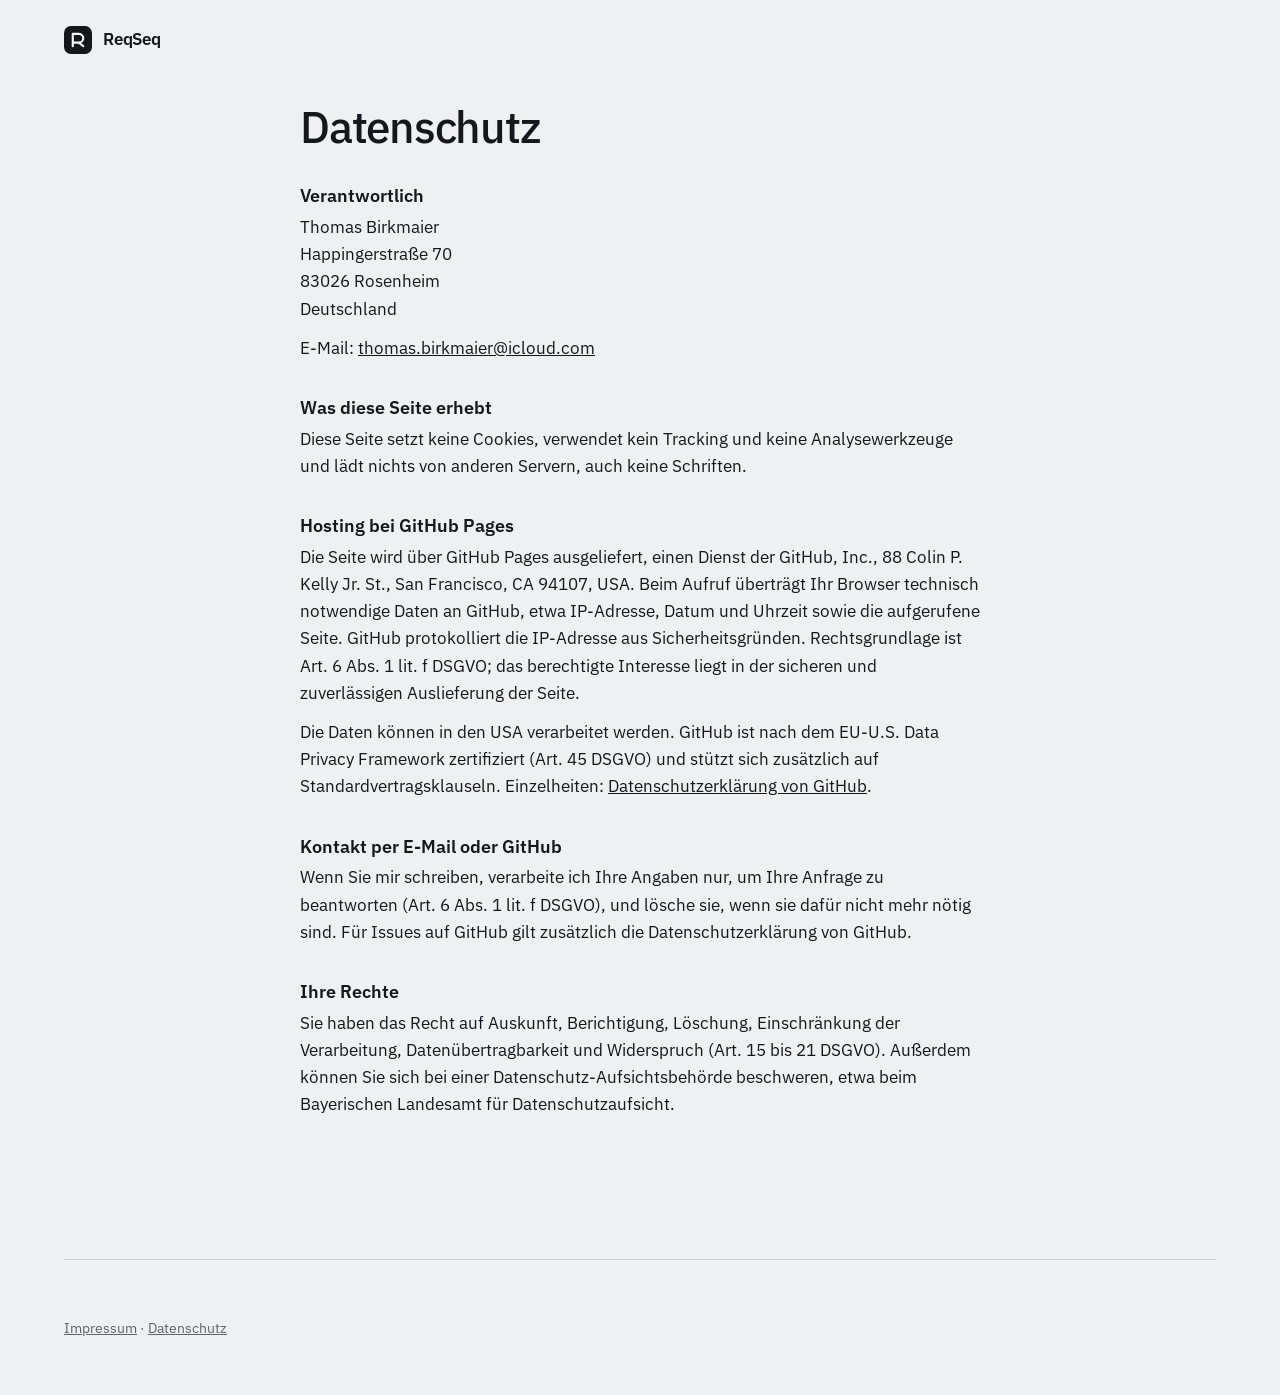
==== datenschutz.html @ ddc860b0 "feat: Impressum and Datenschutz pages, linked from the footer Co-Authored-By: Claude Opus 5.5 <norep" ====
<!doctype html>
<html lang="de">
<head>
<meta charset="utf-8">
<meta name="viewport" content="width=device-width, initial-scale=1">
<meta name="color-scheme" content="light dark">
<meta name="robots" content="noindex">
<title>Datenschutz · ReqSeq</title>
<link rel="icon" href="favicon.svg" type="image/svg+xml">
<link rel="stylesheet" href="assets/site.css">
</head>
<body>
<header class="wrap top">
  <a class="brand" href="./" aria-label="ReqSeq, zur Startseite">
    <svg width="28" height="28" viewBox="0 0 32 32" aria-hidden="true"><rect class="logo-bg" width="32" height="32" rx="8"/><path class="logo-fg" d="M10 9h7a5 5 0 0 1 0 10h-7zM10 19v4M17 19l5 4" stroke-width="2.4" fill="none" stroke-linecap="round" stroke-linejoin="round"/></svg>
    ReqSeq
  </a>
</header>
<main id="main" class="wrap legal">
<h1>Datenschutz</h1>
<h2>Verantwortlich</h2>
<p>Thomas Birkmaier<br>Happingerstraße 70<br>83026 Rosenheim<br>Deutschland</p>
<p>E-Mail: <a href="mailto:thomas.birkmaier@icloud.com">thomas.birkmaier@icloud.com</a></p>
<h2>Was diese Seite erhebt</h2>
<p>Diese Seite setzt keine Cookies, verwendet kein Tracking und keine Analysewerkzeuge und lädt nichts von anderen Servern, auch keine Schriften.</p>
<h2>Hosting bei GitHub Pages</h2>
<p>Die Seite wird über GitHub Pages ausgeliefert, einen Dienst der GitHub, Inc., 88 Colin P. Kelly Jr. St., San Francisco, CA 94107, USA. Beim Aufruf überträgt Ihr Browser technisch notwendige Daten an GitHub, etwa IP-Adresse, Datum und Uhrzeit sowie die aufgerufene Seite. GitHub protokolliert die IP-Adresse aus Sicherheitsgründen. Rechtsgrundlage ist Art. 6 Abs. 1 lit. f DSGVO; das berechtigte Interesse liegt in der sicheren und zuverlässigen Auslieferung der Seite.</p>
<p>Die Daten können in den USA verarbeitet werden. GitHub ist nach dem EU-U.S. Data Privacy Framework zertifiziert (Art. 45 DSGVO) und stützt sich zusätzlich auf Standardvertragsklauseln. Einzelheiten: <a href="https://docs.github.com/de/site-policy/privacy-policies/github-general-privacy-statement">Datenschutzerklärung von GitHub</a>.</p>
<h2>Kontakt per E-Mail oder GitHub</h2>
<p>Wenn Sie mir schreiben, verarbeite ich Ihre Angaben nur, um Ihre Anfrage zu beantworten (Art. 6 Abs. 1 lit. f DSGVO), und lösche sie, wenn sie dafür nicht mehr nötig sind. Für Issues auf GitHub gilt zusätzlich die Datenschutzerklärung von GitHub.</p>
<h2>Ihre Rechte</h2>
<p>Sie haben das Recht auf Auskunft, Berichtigung, Löschung, Einschränkung der Verarbeitung, Datenübertragbarkeit und Widerspruch (Art. 15 bis 21 DSGVO). Außerdem können Sie sich bei einer Datenschutz-Aufsichtsbehörde beschweren, etwa beim Bayerischen Landesamt für Datenschutzaufsicht.</p>
</main>
<footer class="wrap">
<div class="foot-in">
  <p class="note legal-links"><a href="impressum.html">Impressum</a> · <a href="datenschutz.html">Datenschutz</a></p>
</div>
</footer>
</body>
</html>
---- assets/site.css ----
/* IBM Plex Sans and IBM Plex Mono, SIL Open Font License 1.1, served with the page, so it loads nothing from other servers (licence: assets/fonts/OFL-IBM-Plex-*.txt). */
@font-face{font-family:"IBM Plex Sans";font-style:normal;font-weight:400;font-display:swap;src:url("fonts/ibm-plex-sans-400.woff2") format("woff2")}
@font-face{font-family:"IBM Plex Sans";font-style:italic;font-weight:400;font-display:swap;src:url("fonts/ibm-plex-sans-400-italic.woff2") format("woff2")}
@font-face{font-family:"IBM Plex Sans";font-style:normal;font-weight:500;font-display:swap;src:url("fonts/ibm-plex-sans-500.woff2") format("woff2")}
@font-face{font-family:"IBM Plex Sans";font-style:normal;font-weight:600;font-display:swap;src:url("fonts/ibm-plex-sans-600.woff2") format("woff2")}
@font-face{font-family:"IBM Plex Mono";font-style:normal;font-weight:400;font-display:swap;src:url("fonts/ibm-plex-mono-400.woff2") format("woff2")}

/* Tokens: the colours, radii and marks of the web UI (packages/web/src/css/base.css), so the page and the screenshots are one material. */
:root{
  --page:#eef0f1; --pane:#fff; --sunk:#f6f7f8;
  --ink:#14181d; --dim:#4f5962; --faint:#5b636b;
  --line:#e0e3e6; --line-strong:#cdd2d7; --stroke:#b9c0c6;
  --accent:#0b6b61; --accent-ink:#08544c; --accent-soft:#d9ebe7; --underline:#9cc7bf;
  --warn:#8f540c; --warn-line:#d49a4e; --warn-soft:#fcf3e5;
  --on-accent:#fff; --logo-bg:#14181d; --logo-fg:#fff;
  --shadow-card:0 1px 2px rgba(20,24,29,.04),0 10px 24px -18px rgba(20,24,29,.18);
  --shadow-frame:0 1px 2px rgba(20,24,29,.05),0 12px 28px -14px rgba(20,24,29,.16),0 48px 96px -48px rgba(20,24,29,.30);
  --sans:"IBM Plex Sans",system-ui,-apple-system,"Segoe UI",sans-serif;
  --mono:"IBM Plex Mono",ui-monospace,SFMono-Regular,Menlo,Consolas,monospace;
  --ease:cubic-bezier(.22,1,.36,1);
  --gutter:clamp(20px,5vw,64px);
  --gap:clamp(88px,11vw,160px);
  color-scheme:light;
}
@media (prefers-color-scheme:dark){
  :root{
    --page:#1a1d21; --pane:#212429; --sunk:#272b30;
    --ink:#cdd1d5; --dim:#a3aab1; --faint:#979ea5;
    --line:#31363c; --line-strong:#3d434a; --stroke:#555c64;
    --accent:#6bb8aa; --accent-ink:#8ccabf; --accent-soft:#263f3a; --underline:#3f6c64;
    --warn:#d6a462; --warn-line:#b48a52; --warn-soft:#2d2720;
    --on-accent:#15181b; --logo-bg:#cdd1d5; --logo-fg:#1a1d21;
    --shadow-card:0 1px 2px rgba(0,0,0,.2);
    --shadow-frame:0 1px 2px rgba(0,0,0,.3),0 12px 28px -14px rgba(0,0,0,.5),0 48px 96px -48px rgba(0,0,0,.7);
    color-scheme:dark;
  }
}

*,*::before,*::after{box-sizing:border-box}
html{-webkit-text-size-adjust:100%}
body{margin:0;background:var(--page);color:var(--ink);font:400 17px/1.6 var(--sans);-webkit-font-smoothing:antialiased;text-rendering:optimizeLegibility}
h1,h2,h3,p,ol,ul,dl,dd,figure,pre{margin:0}
ol,ul{padding:0;list-style:none}
img{display:block;max-width:100%;height:auto}
a{color:inherit}
::selection{background:var(--accent-soft)}
:focus-visible{outline:2px solid var(--accent);outline-offset:3px;border-radius:4px}
.wrap{max-width:calc(1200px + 2*var(--gutter));margin-inline:auto;padding-inline:var(--gutter)}
.skip{position:absolute;left:16px;top:-56px;background:var(--ink);color:var(--page);padding:10px 16px;border-radius:7px;z-index:10;text-decoration:none}
.skip:focus{top:16px}

/* Type */
h1{font-weight:500;font-size:clamp(2.5rem,5.2vw,4.25rem);line-height:1.05;letter-spacing:-.028em;text-wrap:balance}
h2{font-weight:500;font-size:clamp(1.875rem,3.4vw,2.75rem);line-height:1.1;letter-spacing:-.022em;text-wrap:balance}
h3{font-weight:600;font-size:1.1875rem;line-height:1.35;letter-spacing:-.005em}
p{text-wrap:pretty}
.lead{font-size:clamp(1.125rem,1.6vw,1.3125rem);line-height:1.5;color:var(--dim)}
.small{font-size:.9375rem;line-height:1.55;color:var(--dim)}
.note{font-size:.875rem;line-height:1.5;color:var(--faint)}
code,.mono{font-family:var(--mono);font-size:.875em}
p code,li code,dd code{background:var(--sunk);border:1px solid var(--line);border-radius:4px;padding:.05em .35em;white-space:nowrap;color:var(--ink)}
.textlink{color:var(--accent-ink);text-decoration:underline;text-decoration-color:var(--underline);text-decoration-thickness:1.5px;text-underline-offset:3px}
.textlink:hover{text-decoration-color:currentColor}

/* Header */
.top{display:flex;align-items:center;justify-content:space-between;gap:24px;padding-block:26px}
.brand{display:flex;align-items:center;gap:11px;font-weight:600;font-size:1.0625rem;letter-spacing:-.01em;text-decoration:none}
.brand svg{flex:none}
.logo-bg{fill:var(--logo-bg)} .logo-fg{stroke:var(--logo-fg)}
.nav{display:flex;align-items:center;gap:clamp(14px,2.4vw,30px);font-size:.9375rem}
.nav a{color:var(--dim);text-decoration:none}
.nav a:hover{color:var(--ink)}

/* Buttons: the button of the web UI, one size up. */
.btn{display:inline-flex;align-items:center;justify-content:center;min-height:46px;padding:0 20px;border-radius:7px;border:1px solid var(--line-strong);background:var(--pane);color:var(--ink);font:500 1rem/1 var(--sans);text-decoration:none;white-space:nowrap;cursor:pointer}
.btn:hover{background:var(--sunk)}
.btn.primary{background:var(--accent);border-color:var(--accent);color:var(--on-accent)}
.btn.primary:hover{background:var(--accent-ink);border-color:var(--accent-ink)}

/* Hero */
.hero{padding-top:clamp(28px,3.6vw,48px)}
.hero h1{max-width:17em}
.hero .lead{max-width:38em;margin-top:clamp(22px,2.6vw,32px)}
.actions{display:flex;flex-wrap:wrap;align-items:center;gap:12px;margin-top:clamp(26px,3vw,38px)}
.actions .note{margin-left:14px}

/* The stage: four actors, one card each, in the card style of the web UI. The chain forms once, step by step. */
.stage{margin-top:clamp(40px,4.4vw,60px)}
.chain-grid{display:grid;grid-template-columns:minmax(0,1fr) 76px minmax(0,1.36fr) 76px minmax(0,1.22fr) 76px minmax(0,.98fr);grid-template-rows:auto auto;row-gap:16px}
.lane{border-top:1.5px solid var(--ink);padding-top:11px;font-size:.9375rem;line-height:1.45;color:var(--dim)}
.lane b{display:block;font-weight:600;font-size:1rem;color:var(--ink)}
.lane-1{grid-area:1/1} .lane-2{grid-area:1/3} .lane-3{grid-area:1/5} .lane-4{grid-area:1/7}
.n-need{grid-area:2/1} .l-1{grid-area:2/2} .n-sr{grid-area:2/3} .l-2{grid-area:2/4} .n-tests{grid-area:2/5} .l-3{grid-area:2/6} .n-ev{grid-area:2/7}
.node{position:relative;background:var(--pane);border:1px solid var(--line);border-radius:12px;box-shadow:var(--shadow-card);padding:15px 17px 15px;display:flex;flex-direction:column;min-width:0}
.node>*{position:relative}
.node-kind{display:flex;justify-content:space-between;align-items:baseline;gap:10px;font-size:.8125rem;font-weight:500;color:var(--faint)}
.node-kind .mono{font-size:.75rem;font-weight:400;white-space:nowrap}
.node-title{font-weight:500;font-size:1.125rem;line-height:1.3;margin-top:6px;letter-spacing:-.005em}
.node-text{font-size:.9375rem;line-height:1.5;color:var(--dim);margin-top:6px}
.node q{display:block;font-style:italic;font-size:1.125rem;line-height:1.42;margin-top:8px;quotes:"\201C" "\201D"}
.node-foot{margin-top:auto;padding-top:14px;font-size:.78125rem;color:var(--faint);display:flex;gap:7px;align-items:baseline;flex-wrap:wrap}
.node-foot .mono{font-size:.75rem;color:var(--dim)}
ins{background:var(--accent-soft);box-shadow:0 0 0 .14em var(--accent-soft);color:var(--accent-ink);text-decoration:none;border-radius:2px;-webkit-box-decoration-break:clone;box-decoration-break:clone}

/* Texts that change: the earlier one, the changed one with its new words marked, and the settled one, stacked and crossfaded. */
.sw{display:grid}
.sw>*{grid-area:1/1;opacity:0;transition:opacity 420ms var(--ease)}
.stage[data-need="1"] .sw-need>.v1,.stage[data-need="2"] .sw-need>.v2,.stage[data-need="3"] .sw-need>.v3,
.stage[data-sr="1"] .sw-sr>.v1,.stage[data-sr="2"] .sw-sr>.v2,.stage[data-sr="3"] .sw-sr>.v3,
.stage[data-build="1"] .sw-build>.v1,.stage[data-build="2"] .sw-build>.v2,
.stage[data-ver="open"] .sw-ver>.open,.stage[data-ver="ok"] .sw-ver>.ok,.stage[data-ver="old"] .sw-ver>.old,
.stage[data-count="0"] .sw-count>.c0,.stage[data-count="1"] .sw-count>.c1,.stage[data-count="2"] .sw-count>.c2,
.stage[data-rel="ok"] .sw-rel>.ok,.stage[data-rel="old"] .sw-rel>.old{opacity:1}

/* Acceptance criteria, with the mark of the web UI: open, verified, outdated. */
.crit{margin-top:11px;border-top:1px solid var(--line);font-size:.875rem;line-height:1.45}
.crit{padding-top:3px}
.crit li{display:grid;grid-template-columns:14px minmax(0,1fr) auto;column-gap:7px;align-items:baseline;padding:5px 8px;margin:2px -8px 0;border-radius:6px}
.dot{position:relative;width:7px;height:7px;align-self:start;margin-top:.5em}
.dot i{position:absolute;inset:0;border-radius:50%;opacity:0;transition:opacity 380ms var(--ease)}
.dot .open{box-shadow:inset 0 0 0 1.5px var(--faint)}
.dot .ok{background:var(--accent)}
.dot .old{background:var(--warn)}
.stage[data-c1="open"] .c1 .dot .open,.stage[data-c1="ok"] .c1 .dot .ok,.stage[data-c1="old"] .c1 .dot .old,
.stage[data-c2="open"] .c2 .dot .open,.stage[data-c2="ok"] .c2 .dot .ok,.stage[data-c2="old"] .c2 .dot .old{opacity:1}
.key{position:relative;z-index:0;font-family:var(--mono);font-size:.75rem;color:var(--accent-ink)}
.key::before{content:"";position:absolute;inset:-2px -4px;background:var(--accent-soft);border-radius:4px;opacity:0;transition:opacity 300ms var(--ease);z-index:-1}
.stage[data-keys="1"] .key::before{opacity:1}

/* Tests */
.tests{margin-top:4px;font-size:.875rem;line-height:1.45}
.tests li{display:grid;grid-template-columns:minmax(0,1fr) auto;column-gap:8px;padding:9px 8px 10px;margin:0 -8px;border-top:1px solid var(--line)}
.tests li:first-child{border-top:0}
.tests .ref{grid-column:1/-1;font-family:var(--mono);font-size:.75rem;color:var(--dim)}
.tests .passed{color:var(--accent-ink);font-size:.8125rem;opacity:0;transition:opacity 380ms var(--ease)}
.stage[data-t1="1"] .t1 .passed,.stage[data-t2="1"] .t2 .passed{opacity:1}

/* Verification status */
.stat{font-weight:500;font-size:1.125rem;line-height:1.3;margin-top:6px}
.stat>*{display:flex;align-items:center;gap:8px}
.stat>*::before{content:"";width:7px;height:7px;border-radius:50%;background:currentColor;flex:none}
.stat .open{color:var(--faint)} .stat .open::before{background:none;box-shadow:inset 0 0 0 1.5px currentColor}
.stat .ok{color:var(--accent-ink)}
.stat .old{color:var(--warn)}
.sw-count{display:inline-grid;font-variant-numeric:tabular-nums}
.recs{margin-top:auto;padding-top:16px;font-size:.78125rem;color:var(--faint)}
.recs-h,.rec{display:flex;justify-content:space-between;gap:8px}
.rec{border-top:1px solid var(--line);margin-top:6px;padding-top:6px}
.rec .mono{font-size:.75rem;color:var(--dim)}
.stage[data-ver="old"] .r1 .v{color:var(--warn)}
.node::after{content:"";position:absolute;inset:-4px;border-radius:15px;border:1.5px solid var(--accent);opacity:0;pointer-events:none}
.node.ping::after{animation:ping 1100ms var(--ease)}
.node.ping.amber::after{border-color:var(--warn-line)}
@keyframes ping{0%{opacity:0;transform:scale(.985)}25%{opacity:.7;transform:none}100%{opacity:0;transform:none}}
.n-ev::before{content:"";position:absolute;inset:-1px;border-radius:12px;background:var(--warn-soft);border:1px dashed var(--warn-line);opacity:0;transition:opacity 420ms var(--ease)}
.stage[data-ver="old"] .n-ev::before{opacity:1}

/* Links between the cards */
.link{position:relative;min-height:56px}
.link i,.link u{position:absolute;left:8px;right:8px;top:43px;height:0;border-top:1.5px solid var(--stroke);transform-origin:left center;transition:opacity 420ms var(--ease),transform 560ms var(--ease);text-decoration:none}
.link u{border-top:1.5px dashed var(--warn-line);opacity:0}
.link .cap{position:absolute;left:-2px;right:-2px;top:19px;justify-items:center;text-align:center;font-size:.75rem;font-style:italic;color:var(--faint);white-space:nowrap}
.link .cap .old{color:var(--warn)}
.link b{position:absolute;left:6px;top:40px;width:7px;height:7px;border-radius:50%;background:var(--accent);opacity:0;--dx:58px;--dy:0px}
.link.go b{animation:pulse 640ms var(--ease)}
@keyframes pulse{0%{opacity:0;transform:translate(0,0)}18%{opacity:1}80%{opacity:1}100%{opacity:0;transform:translate(var(--dx),var(--dy))}}
.stage[data-rel="old"] .l-1 u,.stage[data-ver="old"] .l-3 u{opacity:1}
.stage[data-rel="old"] .l-1 i,.stage[data-ver="old"] .l-3 i{opacity:0}

/* What appears step by step. Without JavaScript and with reduced motion, everything is there. */
.js .stage .rv{opacity:0;transform:translateY(8px);transition:opacity 520ms var(--ease),transform 520ms var(--ease)}
.js .stage .rv.on{opacity:1;transform:none}
.js .stage .rv.d1{transition-delay:160ms} .js .stage .rv.d2{transition-delay:320ms}
.js .stage .link:not(.on) i{transform:scaleX(0)}
.js .stage .link:not(.on) .cap{opacity:0}
.link .cap{transition:opacity 420ms var(--ease)}

/* One caption below the stage, and its seven steps. */
.stage-head{margin-bottom:22px;display:flex;align-items:flex-start;justify-content:space-between;gap:6px 32px;flex-wrap:wrap}
.say{display:grid;flex:1 1 24em;font-size:1.3125rem;line-height:1.4;letter-spacing:-.005em;min-height:1.4em}
.say>span{grid-area:1/1;opacity:0;transition:opacity 380ms var(--ease);max-width:40em}
.stage[data-ch="1"] .say>[data-c="1"],.stage[data-ch="2"] .say>[data-c="2"],.stage[data-ch="3"] .say>[data-c="3"],.stage[data-ch="4"] .say>[data-c="4"],.stage[data-ch="5"] .say>[data-c="5"],.stage[data-ch="6"] .say>[data-c="6"],.stage[data-ch="7"] .say>[data-c="7"]{opacity:1}
.ctl{display:flex;gap:6px 18px;align-items:center;flex-wrap:wrap}
.segs{display:flex;gap:5px}
.seg{appearance:none;border:0;background:none;padding:13px 0;width:30px;cursor:pointer}
.seg span{display:block;height:2px;background:var(--line-strong);border-radius:1px;overflow:hidden}
.seg i{display:block;height:100%;background:var(--accent);transform:scaleX(0);transform-origin:left center}
.seg:hover span{background:var(--stroke)}
.replay{appearance:none;background:none;border:0;padding:10px 2px;font:400 .9375rem/1 var(--sans);color:var(--dim);cursor:pointer;text-decoration:underline;text-decoration-color:var(--line-strong);text-underline-offset:4px;text-decoration-thickness:1.5px}
.replay:hover{color:var(--ink)}
.no-js .ctl,.still .replay{display:none}
.stage>.note{margin-top:18px}

/* Sections */
section{margin-top:var(--gap)}
.cols{display:grid;grid-template-columns:repeat(12,minmax(0,1fr));column-gap:24px}
.head{grid-column:1/span 7}
.head .lead{margin-top:20px;max-width:34em}
.split .head{grid-column:1/span 5}
.split .body{grid-column:7/span 6}

/* The two ways to work */
.pillars{display:grid;grid-template-columns:1fr 1fr;column-gap:24px;margin-top:48px}
.pillar{border-top:1.5px solid var(--ink);padding:14px 40px 0 0}
.pillar p{margin-top:10px;color:var(--dim);max-width:30em}
.pillar p+p{margin-top:14px}
.join{margin-top:40px;padding-top:18px;border-top:1px solid var(--line-strong);max-width:none;color:var(--dim)}
.join b{font-weight:600;color:var(--ink)}

/* Played sessions: a text column whose points follow the playback, and the session beside it. */
.side{grid-column:1/span 5}
.side .lead{margin-top:20px}
.session{grid-column:7/span 6;min-width:0;align-self:start;display:grid;gap:12px}
.wide .side{grid-column:1/span 4}
.wide{margin-top:44px}
.wide .sync{margin-top:0}
.wide .session{grid-column:6/span 7}
.sync{margin-top:32px;counter-reset:p}
.sync li{display:grid;grid-template-columns:2.2em 1fr;padding:14px 0;border-top:1px solid var(--line-strong);font-size:1rem;line-height:1.55;color:var(--dim);transition:opacity 320ms var(--ease)}
.sync li:last-child{border-bottom:1px solid var(--line-strong)}
.sync li::before{counter-increment:p;content:counter(p);font-size:.9375rem;color:var(--faint);font-variant-numeric:tabular-nums;padding-top:1px}
.sync b{font-weight:600;color:var(--ink)}
.cols[data-phase="1"] .sync li:not([data-p="1"]),.cols[data-phase="2"] .sync li:not([data-p="2"]),.cols[data-phase="3"] .sync li:not([data-p="3"]){opacity:.45}
.panel-foot{display:flex;justify-content:space-between;align-items:center;gap:16px;font-size:.875rem;color:var(--faint)}
.no-js .panel-foot .replay{display:none}

/* Sheets: what is typed and what ReqSeq prints, as a quiet sheet, not a terminal window. */
.sheet{background:var(--pane);border:1px solid var(--line);border-radius:10px;box-shadow:var(--shadow-card);padding:16px 20px 17px;font:400 .8125rem/1.7 var(--mono);color:var(--dim);overflow-wrap:break-word}
.sheet .l{display:block;padding-left:2ch;text-indent:-2ch;white-space:pre-wrap}
.sheet .c,.sheet .k{color:var(--ink)}
.sheet .nb{white-space:nowrap}
.sheet .c::before{content:"$ ";color:var(--faint)}
.sheet .i{padding-left:4ch}
.sheet .w{color:var(--warn)}
.sheet .ok{color:var(--accent-ink);white-space:nowrap}
.sheet .gap{height:.7em}
.sheet-name{font:400 .75rem/1 var(--mono);color:var(--faint);padding-bottom:10px;margin-bottom:10px;border-bottom:1px solid var(--line);display:block}
.sheet sup{font-family:var(--sans);font-size:.7rem;font-weight:600;color:var(--accent-ink);padding-left:3px}
.sheet u{text-decoration:underline;text-decoration-color:var(--underline);text-decoration-thickness:1.5px;text-underline-offset:3px;color:var(--ink)}

/* The session with the MCP server: who speaks, and what is said. */
.turns{background:var(--pane);border:1px solid var(--line);border-radius:10px;box-shadow:var(--shadow-card);padding:4px 20px 6px}
.turn{display:grid;grid-template-columns:4.4em minmax(0,1fr);column-gap:8px;padding:12px 0;border-top:1px solid var(--line);font-size:.8125rem;line-height:1.65}
.turn:first-child{border-top:0}
.who{font-size:.8125rem;font-weight:500;color:var(--faint)}
.turn q{font-style:italic;font-size:1.0625rem;line-height:1.45;quotes:"\201C" "\201D"}
.turn .tool{font-family:var(--mono);color:var(--ink)}
.args{font:400 .78125rem/1.65 var(--mono);color:var(--dim);margin-top:2px}
.jl{display:block;white-space:pre-wrap;padding-left:calc(var(--in) + 2ch);text-indent:-2ch}
.nb{white-space:nowrap}
.turn .res{font-family:var(--mono);font-size:.78125rem;color:var(--ink)}
.turn .prob{display:block;color:var(--dim);margin-top:2px;white-space:pre-wrap;padding-left:2ch;text-indent:-2ch}
.turn .prob .w{color:var(--warn)}

/* Playback */
.js .player [data-d]:not(.type){opacity:0;transform:translateY(4px);transition:opacity 360ms var(--ease),transform 360ms var(--ease)}
.js .player [data-d].on{opacity:1;transform:none}
.js .player .l[data-d]:not(.c){transition-duration:160ms;transform:none}
.js .player .type.c{opacity:0}
.js .player .type.c.on{opacity:1}
.js .player .ch{opacity:0}
.js .player .ch.on{opacity:1}
.js .player .ch.cur{box-shadow:2px 0 0 var(--accent)}

/* Screenshots */
.tabs{display:flex;flex-wrap:wrap;gap:6px 26px;margin-top:44px;border-bottom:1px solid var(--line-strong)}
.tabs button{appearance:none;background:none;border:0;border-bottom:2px solid transparent;margin-bottom:-1px;padding:10px 0 12px;font:400 1rem/1.2 var(--sans);color:var(--dim);cursor:pointer}
.tabs button:hover{color:var(--ink)}
.tabs button[aria-selected="true"]{color:var(--ink);font-weight:500;border-bottom-color:var(--accent)}
.no-js .tabs{display:none}
.panel{margin-top:28px}
.no-js .panel+.panel{margin-top:56px}
.frame{border:1px solid var(--line-strong);border-radius:14px;overflow:hidden;background:var(--page);box-shadow:var(--shadow-frame);aspect-ratio:2880/1500}
.frame img{width:100%;height:auto}
.panel figcaption{margin-top:22px;max-width:44em;font-size:1rem;line-height:1.55;color:var(--dim)}
.after{margin-top:30px;max-width:44em}

/* Four ways in */
.ways{display:grid;grid-template-columns:repeat(4,minmax(0,1fr));column-gap:24px;margin-top:52px}
.way{border-top:1.5px solid var(--ink);padding:12px 0 22px;font-size:.9375rem;line-height:1.45;color:var(--dim)}
.way b{display:block;font-weight:600;font-size:1rem;color:var(--ink)}
.way code{display:block;margin-top:12px;font-size:.8125rem;color:var(--ink)}
.gather{border-bottom:1px solid var(--line-strong);border-inline:1px solid var(--line-strong);border-radius:0 0 10px 10px;height:14px}
.gather-text{margin-top:12px;font-size:.9375rem;color:var(--dim)}
.file{grid-column:1/span 7;margin-top:36px;min-width:0}
.file-notes{grid-column:9/span 4;margin-top:36px;font-size:.9375rem;line-height:1.55;color:var(--dim)}
.file-notes ol{display:grid;gap:14px}
.file-notes ol li{display:grid;grid-template-columns:1.5em 1fr}
.file-notes ol b{font-weight:600;font-size:.8125rem;color:var(--accent-ink);padding-top:2px}
.file-notes>p{margin-top:28px;padding-top:22px;border-top:1px solid var(--line-strong)}

/* What ReqSeq never does: the one band in the dark theme of the web UI. */
.band{margin-top:var(--gap);background:#1a1d21;color:#cdd1d5;padding-block:clamp(72px,9vw,128px);
  --ink:#cdd1d5;--dim:#a3aab1;--faint:#979ea5;--line:#31363c;--line-strong:#3d434a;--accent:#6bb8aa;--accent-soft:#263f3a}
.band section{margin-top:0}
.nevers{display:grid;grid-template-columns:1fr 1fr;gap:40px 24px}
.nevers li{border-top:1.5px solid var(--ink);padding-top:16px}
.nevers p{margin-top:8px;color:var(--dim);font-size:1rem;line-height:1.6}
@media (prefers-color-scheme:dark){.band{background:#111316}}
.more{display:grid;grid-template-columns:1fr 1fr;gap:0 24px}
.more div{border-top:1px solid var(--line-strong);padding:18px 0 22px}
.more dt{font-weight:600}
.more dt a{display:inline-flex;align-items:center;gap:10px}
/* Where to look while the stage plays: the part that just changed is lifted and ringed, the rest steps back. */
@media (prefers-reduced-motion:no-preference){
  .node{transition:opacity 600ms var(--ease),transform 600ms var(--ease),box-shadow 600ms var(--ease),border-color 600ms var(--ease)}
  .stage.focusing .node.on:not(.focus){opacity:.42}
  .stage.focusing .link.on:not(.focus){opacity:.4}
  .stage.focusing .node.focus{transform:translateY(-6px);border-color:var(--accent);box-shadow:0 0 0 4px var(--accent-soft),0 18px 40px -18px rgba(11,107,97,.45)}
  .stage.focusing .link.focus i{border-top-color:var(--accent);border-left-color:var(--accent)}
  .stage.focusing .link.focus .cap{color:var(--accent-ink);font-weight:500}
  .stage .crit li,.stage .tests li{transition:background-color 500ms var(--ease);border-radius:6px}
  .stage.focusing .crit li.focus,.stage.focusing .tests li.focus,.stage.focusing .crit.focus li{background:var(--accent-soft)}
  .stage.focusing .link.focus b{animation:pulse 900ms var(--ease) infinite}
}
.ico{width:20px;height:20px;flex:none;fill:none;stroke:var(--accent);stroke-width:1.5;stroke-linecap:round;stroke-linejoin:round}
.pillar h3,.way b{display:flex;align-items:center;gap:10px}
.pillar .ico{width:24px;height:24px}
.ico.big{display:block;width:28px;height:28px;margin-bottom:14px;stroke-width:1.4}
.more dt a{text-decoration:none}
.more dt a:hover{text-decoration:underline;text-decoration-color:var(--underline);text-underline-offset:3px;text-decoration-thickness:1.5px}
.more dd{margin-top:6px;color:var(--dim);font-size:1rem;line-height:1.55}

/* Own specification */
.own{align-items:center}
.own .head{grid-column:1/span 5}
.own .head p+p{margin-top:22px}
.own figure{grid-column:7/span 6}
.own .frame{aspect-ratio:770/505}
.own .frame img{width:187%;max-width:none;margin-left:-87%}
.own figcaption{margin-top:16px}

/* Start */
.start{border-top:1.5px solid var(--ink);padding-top:clamp(40px,5vw,64px)}
.start ol{grid-column:1/span 5;margin-top:36px;display:grid;gap:22px;counter-reset:s;align-content:start}
.start ol li{display:grid;grid-template-columns:2.2em 1fr;font-size:1rem;line-height:1.6;color:var(--dim)}
.start ol li::before{counter-increment:s;content:counter(s);color:var(--faint);font-variant-numeric:tabular-nums;font-size:.9375rem;padding-top:1px}
.start ol b{font-weight:600;color:var(--ink)}
.start .sheet{grid-column:7/span 6;margin-top:36px;align-self:start}
.start .actions{grid-column:1/-1;margin-top:44px}

footer{margin-top:var(--gap);font-size:.9375rem;color:var(--dim)}
.foot-in{border-top:1px solid var(--line-strong);padding-block:36px 56px}
.foot{display:flex;flex-wrap:wrap;justify-content:space-between;gap:20px 40px;align-items:baseline}
.foot nav{display:flex;flex-wrap:wrap;gap:8px 26px}
.foot nav a{text-decoration:none;color:var(--dim)}
.foot nav a:hover{color:var(--ink)}
footer .note{margin-top:22px}

@media (prefers-reduced-motion:reduce){
  .stage *,.stage *::before,.player *{transition:none!important;animation:none!important}
}

/* Narrow */
@media (max-width:1020px){
  .chain-grid{grid-template-columns:minmax(0,1fr);grid-template-rows:none;row-gap:0}
  .lane,.node,.link{grid-area:auto}
  .lane{margin-top:22px;margin-bottom:12px}
  .lane-1{margin-top:8px}
  .link{min-height:40px}
  .link i,.link u{left:27px;right:auto;top:5px;bottom:5px;height:auto;width:0;border-top:0;border-left:1.5px solid var(--stroke);transform-origin:center top}
  .link u{border-left:1.5px dashed var(--warn-line)}
  .js .stage .link:not(.on) i{transform:scaleY(0)}
  .link .cap{left:44px;right:auto;top:10px;text-align:left}
  .link b{left:24px;top:3px;--dx:0px;--dy:27px}
  .stage-head{position:sticky;top:0;z-index:3;background:var(--page);margin:0 calc(-1*var(--gutter)) 14px;padding:12px var(--gutter) 4px;border-bottom:1px solid var(--line-strong)}
  .say{font-size:1.0625rem;min-height:2.9em;flex-basis:100%}
  .head,.split .head,.split .body,.own .head,.own figure,.file,.file-notes,.start ol,.start .sheet,.side,.session,.wide .side,.wide .session{grid-column:1/-1}
  .session{margin-top:36px}
  .ways{grid-template-columns:1fr 1fr}
  .file-notes{margin-top:22px}
  .split .body{margin-top:40px}
  .own figure{margin-top:36px}
}
@media (max-width:720px){
  body{font-size:16px}
  .nav a:not(.keep){display:none}
  .lane{border-top:0;padding-top:0;margin-top:16px;margin-bottom:7px}
  .lane span{display:none}
  .lane b{font-size:.9375rem}
  .n-sr .node-text,.n-need .node-foot,.n-tests .node-foot,.recs-h{display:none}
  .node{padding:13px 15px 13px}
  .link{min-height:30px}
  .link b{--dy:17px}
  .link .cap{top:5px}
  .actions .note{margin-left:0;flex-basis:100%}
  .actions .note br{display:none}
  .pillars{grid-template-columns:1fr;row-gap:32px}
  .pillar{padding-right:0}
  .frame{aspect-ratio:10/9;border-radius:12px;position:relative}
  .frame img{width:var(--mw,250%);max-width:none;margin-left:var(--mx,0);margin-top:var(--my,0)}
  .frame::after{content:"";position:absolute;inset:0 0 0 auto;width:44px;background:linear-gradient(to right,transparent,var(--page));pointer-events:none}
  .own .frame{aspect-ratio:460/400}
  .own .frame img{width:313%;margin-left:-146%;margin-top:-4%}
  .own .frame::after{display:none}
  .nevers,.more{grid-template-columns:1fr}
  .nevers{gap:30px}
  .ways{grid-template-columns:1fr}
  .way{padding-bottom:16px}
  .way code{margin-top:6px}
  .gather{display:none}
  .tabs{gap:2px 20px}
  .sheet{padding:14px 15px 15px;font-size:.78125rem}
  .turns{padding:2px 15px 4px}
  .turn{grid-template-columns:1fr;row-gap:2px}
}

/* Gentle motion: content rises into place as it enters, the hero settles in once, the chain keeps a quiet flow,
   the icons draw themselves and the pages of the web UI cross-fade. All of it is off with reduced motion. */
@media (prefers-reduced-motion:no-preference){
  .js .rise{opacity:0;transform:translateY(42px) scale(.985);transition:opacity 900ms var(--ease),transform 1100ms cubic-bezier(.16,1,.3,1);transition-delay:calc(var(--i,0) * 120ms)}
  .js .rise.in{opacity:1;transform:none}
  .js .hero h1 .w{display:inline-block;opacity:0;transform:translateY(.6em) rotate(2deg);transform-origin:left bottom;animation:word 1000ms cubic-bezier(.16,1,.3,1) forwards;animation-delay:calc(120ms + var(--i) * 65ms)}
  @keyframes word{to{opacity:1;transform:none}}
  .js .hero .lead,.js .hero .actions{opacity:0;animation:word 900ms var(--ease) forwards;transform:translateY(10px)}
  .js .hero .lead{animation-delay:620ms}
  .js .hero .actions{animation-delay:760ms}
  .js .rise .ico *,.js .rise.ico *{stroke-dasharray:1;stroke-dashoffset:1;transition:stroke-dashoffset 1200ms var(--ease);transition-delay:calc(200ms + var(--i,0) * 90ms)}
  .js .rise.in .ico *{stroke-dashoffset:0}
  .js .panel:not([hidden]) .frame{animation:panel 520ms var(--ease)}
  @keyframes panel{from{opacity:0;transform:translateY(16px) scale(.98)}to{opacity:1;transform:none}}
  .js .frame img{transition:transform 1400ms var(--ease)}
  .js .panel .frame:hover img{transform:scale(1.012)}
  .js .frame.rise{transform:translateY(60px) scale(.94)}
  .js .frame.rise.in{transform:none}
  .js .ways>.rise:nth-child(even){transform:translateY(64px)}
  .js .ways>.rise.in{transform:none}
  .more>div,.way,.nevers li,.pillar{transition:transform 500ms var(--ease)}
  .more>div.in:hover,.way.in:hover,.nevers li.in:hover,.pillar.in:hover{transform:translateY(-4px)}
  .more>div:hover .ico,.way:hover .ico,.pillar:hover .ico,.nevers li:hover .ico{transform:scale(1.12);transition:transform 400ms var(--ease)}
  .link.flow b{animation:pulse 1100ms cubic-bezier(.45,0,.55,1)}
}

/* Narrow screens: a small chain of four chips that stays in view, and below it one card, the part that changes now.
   Only with JavaScript and motion; otherwise the stage shows all parts one below the other. */
.mini{display:none}
@media (max-width:1020px){
  .stage.compact .mini{display:grid;grid-template-columns:auto minmax(8px,1fr) auto minmax(8px,1fr) auto minmax(8px,1fr) auto;align-items:center;margin:2px 0 16px}
  .chip{all:unset;cursor:pointer;display:flex;flex-direction:column;gap:2px;padding:7px 10px;border:1px solid var(--line-strong);border-radius:9px;background:var(--pane);opacity:.35;transition:opacity 400ms var(--ease),border-color 400ms var(--ease),box-shadow 400ms var(--ease),transform 400ms var(--ease);min-width:0}
  .chip b{font-size:.75rem;font-weight:600;color:var(--ink);white-space:nowrap}
  .chip-s{font-size:.6875rem;color:var(--faint);white-space:nowrap;min-height:1em}
  .chip.on{opacity:1}
  .chip.now{border-color:var(--accent);box-shadow:0 0 0 3px var(--accent-soft);transform:translateY(-2px)}
  .chip.ok .chip-s{color:var(--accent-ink)}
  .chip.warn{border-color:var(--warn-line)}
  .chip.warn .chip-s{color:var(--warn)}
  .chip:focus-visible{outline:2px solid var(--accent);outline-offset:2px}
  .mini-l{height:0;border-top:1.5px solid var(--stroke);opacity:.3;transform:scaleX(.2);transform-origin:left;transition:opacity 400ms var(--ease),transform 500ms var(--ease)}
  .mini-l.on{opacity:1;transform:none}
  .mini-l.warn{border-top:1.5px dashed var(--warn-line)}
  .stage.compact .link{display:none}
  .stage.compact .lane,.stage.compact .node{display:none}
  .stage.compact[data-view="1"] .lane-1,.stage.compact[data-view="1"] .n-need,
  .stage.compact[data-view="2"] .lane-2,.stage.compact[data-view="2"] .n-sr,
  .stage.compact[data-view="3"] .lane-3,.stage.compact[data-view="3"] .n-tests,
  .stage.compact[data-view="4"] .lane-4,.stage.compact[data-view="4"] .n-ev{display:block;animation:swap 500ms var(--ease)}
  .stage.compact[data-view] .node{display:none}
  .stage.compact[data-view="1"] .n-need,.stage.compact[data-view="2"] .n-sr,.stage.compact[data-view="3"] .n-tests,.stage.compact[data-view="4"] .n-ev{display:flex}
  .stage.compact .lane{margin-top:0}
  .stage.compact .n-sr .node-text{display:grid}
  .stage.compact .lane span{display:inline}
  .stage.compact.focusing .node.on:not(.focus){opacity:1}
  .stage.compact .chain-grid{min-height:340px;align-content:start}
  .stage.compact .stage-head{position:static;border-bottom:0;margin-bottom:6px}
  @keyframes swap{from{opacity:0;transform:translateX(14px)}to{opacity:1;transform:none}}
}
@media (max-width:420px){
  .stage.compact .mini{grid-template-columns:minmax(0,1fr) 6px minmax(0,1fr) 6px minmax(0,1fr) 6px minmax(0,1fr);align-items:stretch}
  .mini-l{align-self:center}
  .chip{padding:6px 7px}
  .chip b{overflow:hidden;text-overflow:ellipsis}
  .chip-s{white-space:normal;line-height:1.25}
  .chip b{font-size:.6875rem}
  .chip-s{font-size:.625rem}
}
@media (max-width:380px){
  .chip{padding:6px 5px}
  .chip b{font-size:.625rem}
}
/* Impressum and Datenschutz: plain text pages. */
.legal{max-width:calc(680px + 2*var(--gutter));padding-block:24px 0}
.legal h1{font-size:clamp(2rem,4vw,2.75rem)}
.legal h2{font-size:1.125rem;font-weight:600;letter-spacing:0;margin:36px 0 8px}
.legal p+p{margin-top:12px}
.legal a,.legal-links a{color:inherit}
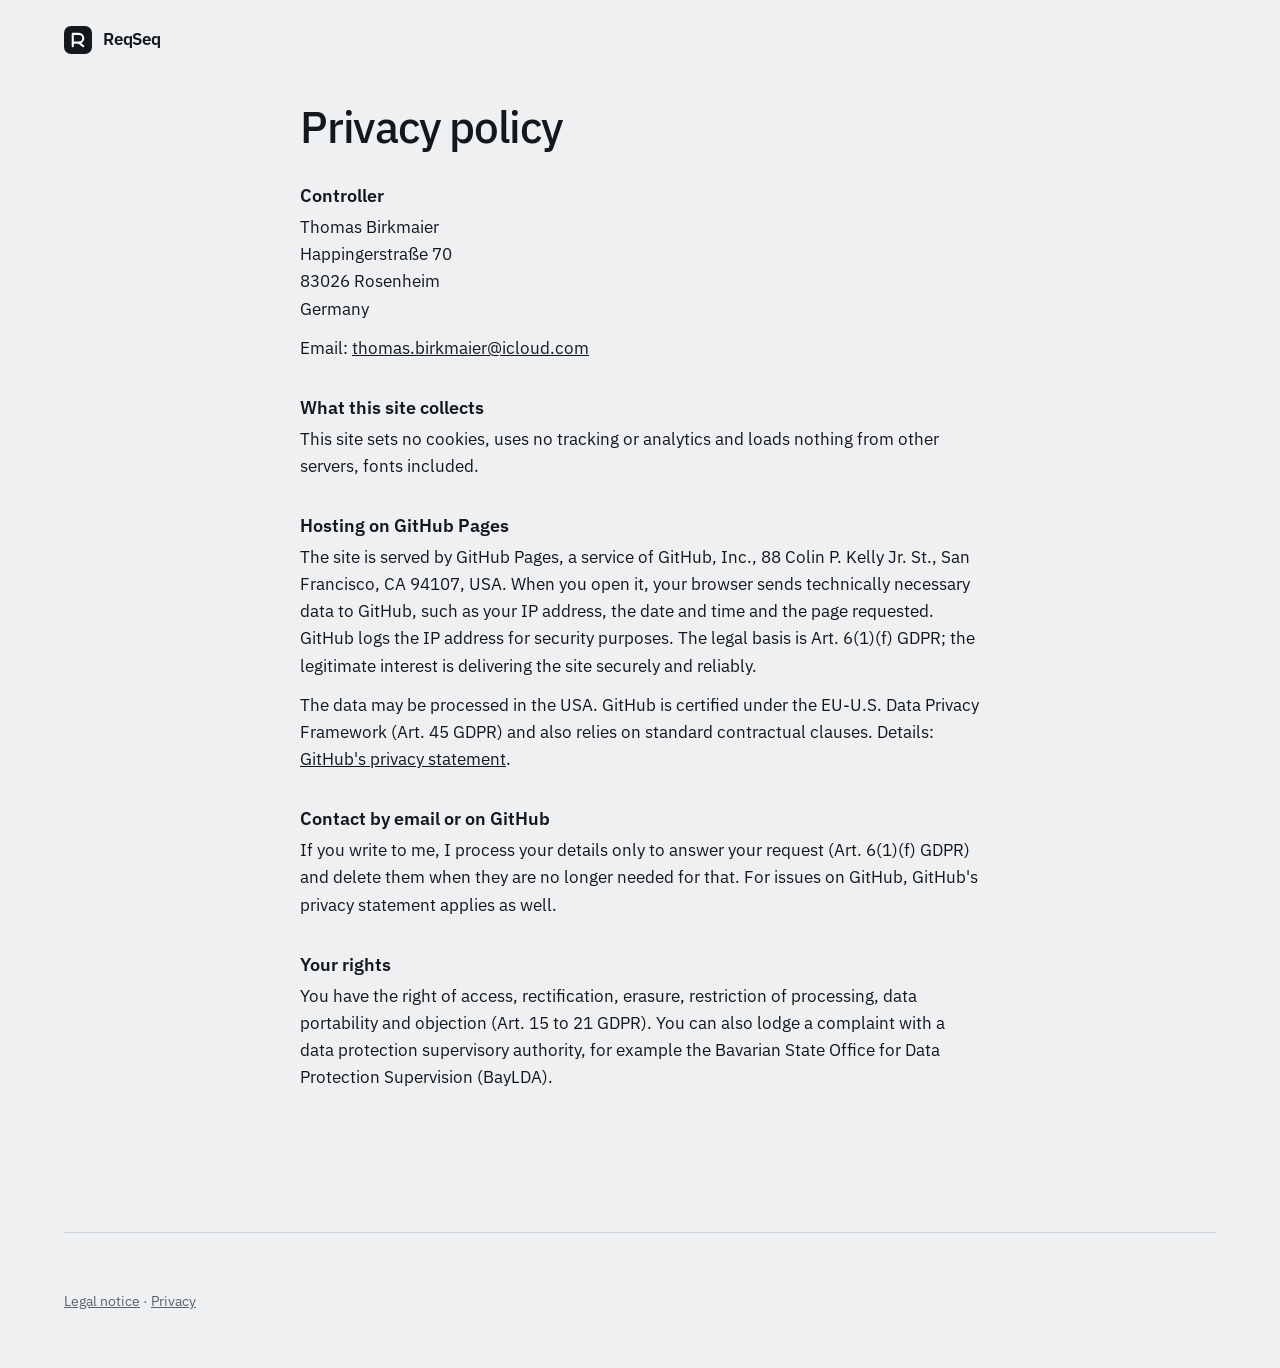
==== commit 3329c60e: "feat: legal notice and privacy policy in English Co-Authored-By: Claude Opus 5.5 <noreply@anthropic." ====
--- a/datenschutz.html
+++ b/datenschutz.html
@@ -1,39 +1,39 @@
 <!doctype html>
-<html lang="de">
+<html lang="en">
 <head>
 <meta charset="utf-8">
 <meta name="viewport" content="width=device-width, initial-scale=1">
 <meta name="color-scheme" content="light dark">
 <meta name="robots" content="noindex">
-<title>Datenschutz · ReqSeq</title>
+<title>Privacy policy · ReqSeq</title>
 <link rel="icon" href="favicon.svg" type="image/svg+xml">
 <link rel="stylesheet" href="assets/site.css">
 </head>
 <body>
 <header class="wrap top">
-  <a class="brand" href="./" aria-label="ReqSeq, zur Startseite">
+  <a class="brand" href="./" aria-label="ReqSeq, to the homepage">
     <svg width="28" height="28" viewBox="0 0 32 32" aria-hidden="true"><rect class="logo-bg" width="32" height="32" rx="8"/><path class="logo-fg" d="M10 9h7a5 5 0 0 1 0 10h-7zM10 19v4M17 19l5 4" stroke-width="2.4" fill="none" stroke-linecap="round" stroke-linejoin="round"/></svg>
     ReqSeq
   </a>
 </header>
 <main id="main" class="wrap legal">
-<h1>Datenschutz</h1>
-<h2>Verantwortlich</h2>
-<p>Thomas Birkmaier<br>Happingerstraße 70<br>83026 Rosenheim<br>Deutschland</p>
-<p>E-Mail: <a href="mailto:thomas.birkmaier@icloud.com">thomas.birkmaier@icloud.com</a></p>
-<h2>Was diese Seite erhebt</h2>
-<p>Diese Seite setzt keine Cookies, verwendet kein Tracking und keine Analysewerkzeuge und lädt nichts von anderen Servern, auch keine Schriften.</p>
-<h2>Hosting bei GitHub Pages</h2>
-<p>Die Seite wird über GitHub Pages ausgeliefert, einen Dienst der GitHub, Inc., 88 Colin P. Kelly Jr. St., San Francisco, CA 94107, USA. Beim Aufruf überträgt Ihr Browser technisch notwendige Daten an GitHub, etwa IP-Adresse, Datum und Uhrzeit sowie die aufgerufene Seite. GitHub protokolliert die IP-Adresse aus Sicherheitsgründen. Rechtsgrundlage ist Art. 6 Abs. 1 lit. f DSGVO; das berechtigte Interesse liegt in der sicheren und zuverlässigen Auslieferung der Seite.</p>
-<p>Die Daten können in den USA verarbeitet werden. GitHub ist nach dem EU-U.S. Data Privacy Framework zertifiziert (Art. 45 DSGVO) und stützt sich zusätzlich auf Standardvertragsklauseln. Einzelheiten: <a href="https://docs.github.com/de/site-policy/privacy-policies/github-general-privacy-statement">Datenschutzerklärung von GitHub</a>.</p>
-<h2>Kontakt per E-Mail oder GitHub</h2>
-<p>Wenn Sie mir schreiben, verarbeite ich Ihre Angaben nur, um Ihre Anfrage zu beantworten (Art. 6 Abs. 1 lit. f DSGVO), und lösche sie, wenn sie dafür nicht mehr nötig sind. Für Issues auf GitHub gilt zusätzlich die Datenschutzerklärung von GitHub.</p>
-<h2>Ihre Rechte</h2>
-<p>Sie haben das Recht auf Auskunft, Berichtigung, Löschung, Einschränkung der Verarbeitung, Datenübertragbarkeit und Widerspruch (Art. 15 bis 21 DSGVO). Außerdem können Sie sich bei einer Datenschutz-Aufsichtsbehörde beschweren, etwa beim Bayerischen Landesamt für Datenschutzaufsicht.</p>
+<h1>Privacy policy</h1>
+<h2>Controller</h2>
+<p>Thomas Birkmaier<br>Happingerstraße 70<br>83026 Rosenheim<br>Germany</p>
+<p>Email: <a href="mailto:thomas.birkmaier@icloud.com">thomas.birkmaier@icloud.com</a></p>
+<h2>What this site collects</h2>
+<p>This site sets no cookies, uses no tracking or analytics and loads nothing from other servers, fonts included.</p>
+<h2>Hosting on GitHub Pages</h2>
+<p>The site is served by GitHub Pages, a service of GitHub, Inc., 88 Colin P. Kelly Jr. St., San Francisco, CA 94107, USA. When you open it, your browser sends technically necessary data to GitHub, such as your IP address, the date and time and the page requested. GitHub logs the IP address for security purposes. The legal basis is Art. 6(1)(f) GDPR; the legitimate interest is delivering the site securely and reliably.</p>
+<p>The data may be processed in the USA. GitHub is certified under the EU-U.S. Data Privacy Framework (Art. 45 GDPR) and also relies on standard contractual clauses. Details: <a href="https://docs.github.com/en/site-policy/privacy-policies/github-general-privacy-statement">GitHub's privacy statement</a>.</p>
+<h2>Contact by email or on GitHub</h2>
+<p>If you write to me, I process your details only to answer your request (Art. 6(1)(f) GDPR) and delete them when they are no longer needed for that. For issues on GitHub, GitHub's privacy statement applies as well.</p>
+<h2>Your rights</h2>
+<p>You have the right of access, rectification, erasure, restriction of processing, data portability and objection (Art. 15 to 21 GDPR). You can also lodge a complaint with a data protection supervisory authority, for example the Bavarian State Office for Data Protection Supervision (BayLDA).</p>
 </main>
 <footer class="wrap">
 <div class="foot-in">
-  <p class="note legal-links"><a href="impressum.html">Impressum</a> · <a href="datenschutz.html">Datenschutz</a></p>
+  <p class="note legal-links"><a href="impressum.html">Legal notice</a> · <a href="datenschutz.html">Privacy</a></p>
 </div>
 </footer>
 </body>
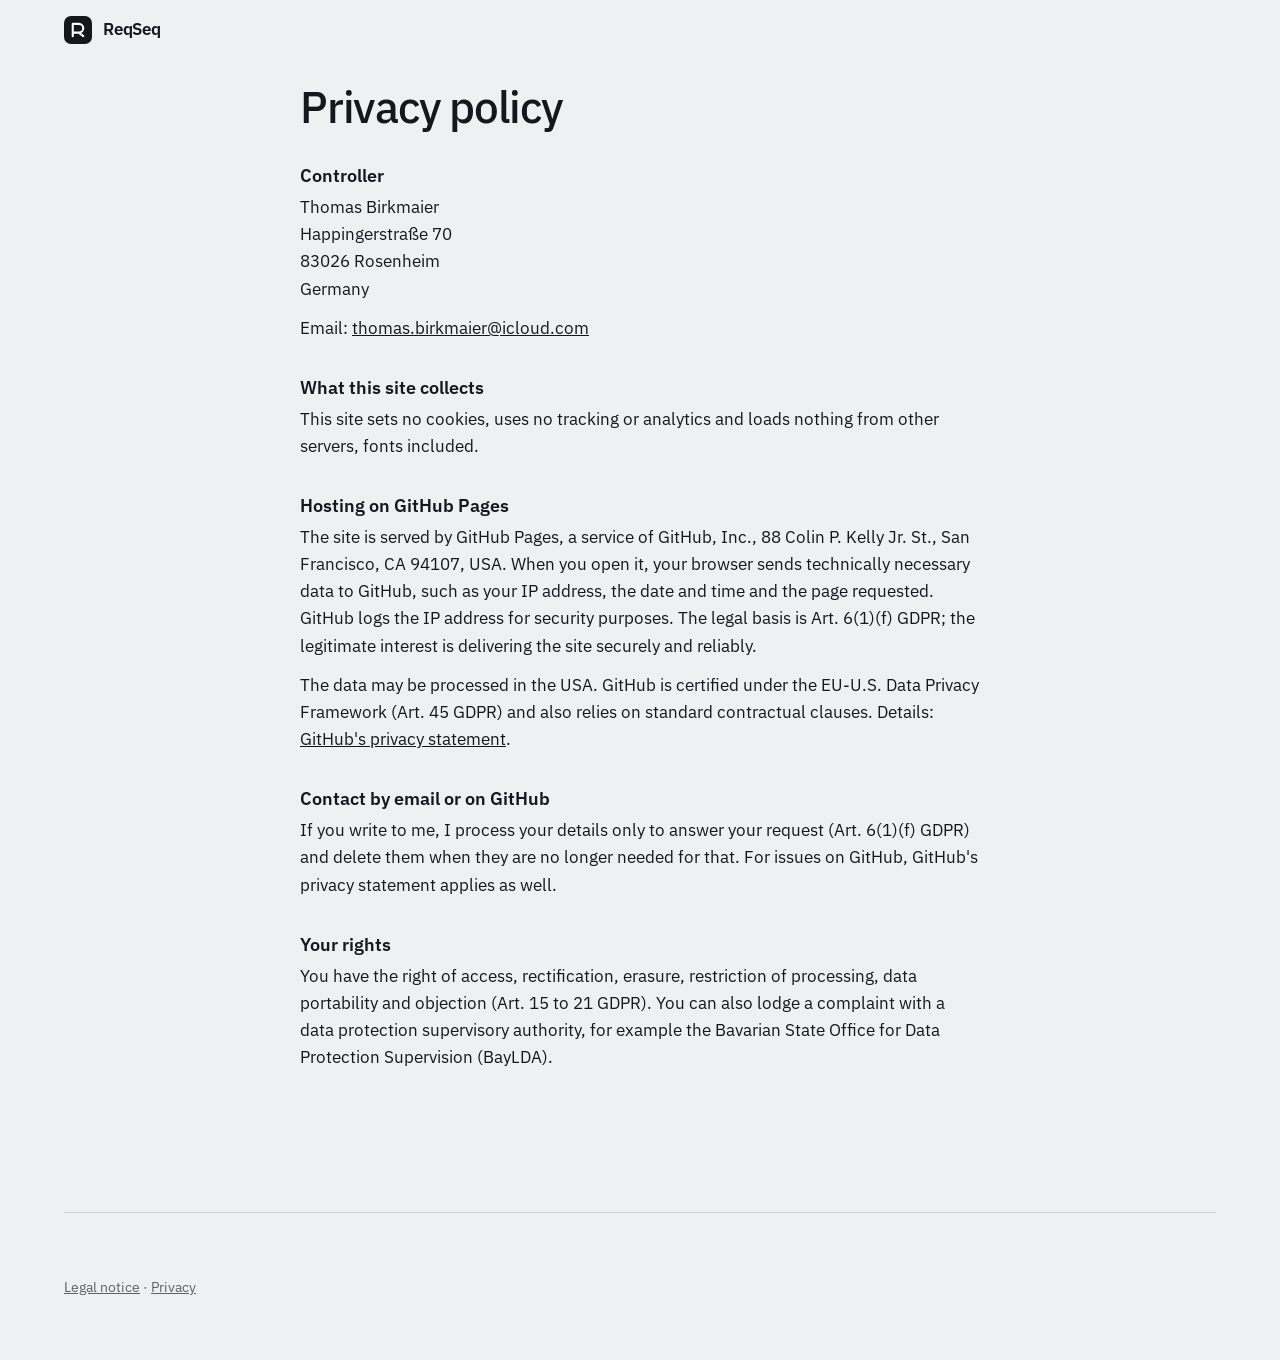
==== commit a10edc18: "feat: uncropped screenshots, phone evidence header, touch icon, tap targets Co-Authored-By: Claude O" ====
--- a/datenschutz.html
+++ b/datenschutz.html
@@ -7,6 +7,7 @@
 <meta name="robots" content="noindex">
 <title>Privacy policy · ReqSeq</title>
 <link rel="icon" href="favicon.svg" type="image/svg+xml">
+<link rel="apple-touch-icon" href="assets/img/apple-touch-icon.png">
 <link rel="stylesheet" href="assets/site.css">
 </head>
 <body>
--- a/assets/site.css
+++ b/assets/site.css
@@ -63,12 +63,15 @@
 .textlink:hover{text-decoration-color:currentColor}
 
 /* Header */
-.top{display:flex;align-items:center;justify-content:space-between;gap:24px;padding-block:26px}
+.top{display:flex;align-items:center;justify-content:space-between;gap:24px;padding-block:16px}
 .brand{display:flex;align-items:center;gap:11px;font-weight:600;font-size:1.0625rem;letter-spacing:-.01em;text-decoration:none}
 .brand svg{flex:none}
 .logo-bg{fill:var(--logo-bg)} .logo-fg{stroke:var(--logo-fg)}
 .nav{display:flex;align-items:center;gap:clamp(14px,2.4vw,30px);font-size:.9375rem}
-.nav a{color:var(--dim);text-decoration:none}
+.nav a{color:var(--dim);text-decoration:none;display:inline-flex;align-items:center;gap:7px}
+.nav .ico{width:18px;height:18px;transition:transform 300ms var(--ease)}
+.nav .ico.gh{width:17px;height:17px;fill:var(--accent);stroke:none}
+.nav a:hover .ico{transform:translateY(-1px)}
 .nav a:hover{color:var(--ink)}
 
 /* Buttons: the button of the web UI, one size up. */
@@ -179,13 +182,13 @@
 .stage-head{margin-bottom:22px;display:flex;align-items:flex-start;justify-content:space-between;gap:6px 32px;flex-wrap:wrap}
 .say{display:grid;flex:1 1 24em;font-size:1.3125rem;line-height:1.4;letter-spacing:-.005em;min-height:1.4em}
 .say>span{grid-area:1/1;opacity:0;transition:opacity 380ms var(--ease);max-width:40em}
-.stage[data-ch="1"] .say>[data-c="1"],.stage[data-ch="2"] .say>[data-c="2"],.stage[data-ch="3"] .say>[data-c="3"],.stage[data-ch="4"] .say>[data-c="4"],.stage[data-ch="5"] .say>[data-c="5"],.stage[data-ch="6"] .say>[data-c="6"],.stage[data-ch="7"] .say>[data-c="7"]{opacity:1}
+.stage[data-ch="0"] .say>[data-c="0"],.stage[data-ch="1"] .say>[data-c="1"],.stage[data-ch="2"] .say>[data-c="2"],.stage[data-ch="3"] .say>[data-c="3"],.stage[data-ch="4"] .say>[data-c="4"],.stage[data-ch="5"] .say>[data-c="5"],.stage[data-ch="6"] .say>[data-c="6"],.stage[data-ch="7"] .say>[data-c="7"]{opacity:1}
 .ctl{display:flex;gap:6px 18px;align-items:center;flex-wrap:wrap}
 .segs{display:flex;gap:5px}
-.seg{appearance:none;border:0;background:none;padding:13px 0;width:30px;cursor:pointer}
-.seg span{display:block;height:2px;background:var(--line-strong);border-radius:1px;overflow:hidden}
+.seg{appearance:none;border:0;background:none;padding:21px 0;width:30px;cursor:pointer}
+.seg span{display:block;height:3px;background:var(--stroke);border-radius:2px;overflow:hidden}
+.seg[aria-current] span,.seg:hover span{background:var(--dim)}
 .seg i{display:block;height:100%;background:var(--accent);transform:scaleX(0);transform-origin:left center}
-.seg:hover span{background:var(--stroke)}
 .replay{appearance:none;background:none;border:0;padding:10px 2px;font:400 .9375rem/1 var(--sans);color:var(--dim);cursor:pointer;text-decoration:underline;text-decoration-color:var(--line-strong);text-underline-offset:4px;text-decoration-thickness:1.5px}
 .replay:hover{color:var(--ink)}
 .no-js .ctl,.still .replay{display:none}
@@ -270,7 +273,7 @@
 .no-js .tabs{display:none}
 .panel{margin-top:28px}
 .no-js .panel+.panel{margin-top:56px}
-.frame{border:1px solid var(--line-strong);border-radius:14px;overflow:hidden;background:var(--page);box-shadow:var(--shadow-frame);aspect-ratio:2880/1500}
+.frame{border:1px solid var(--line-strong);border-radius:14px;overflow:hidden;background:var(--page);box-shadow:var(--shadow-frame);aspect-ratio:2400/1500}
 .frame img{width:100%;height:auto}
 .panel figcaption{margin-top:22px;max-width:44em;font-size:1rem;line-height:1.55;color:var(--dim)}
 .after{margin-top:30px;max-width:44em}
@@ -304,8 +307,8 @@
 /* Where to look while the stage plays: the part that just changed is lifted and ringed, the rest steps back. */
 @media (prefers-reduced-motion:no-preference){
   .node{transition:opacity 600ms var(--ease),transform 600ms var(--ease),box-shadow 600ms var(--ease),border-color 600ms var(--ease)}
-  .stage.focusing .node.on:not(.focus){opacity:.42}
-  .stage.focusing .link.on:not(.focus){opacity:.4}
+  .stage.focusing .node.on:not(.focus){opacity:.72}
+  .stage.focusing .link.on:not(.focus){opacity:.6}
   .stage.focusing .node.focus{transform:translateY(-6px);border-color:var(--accent);box-shadow:0 0 0 4px var(--accent-soft),0 18px 40px -18px rgba(11,107,97,.45)}
   .stage.focusing .link.focus i{border-top-color:var(--accent);border-left-color:var(--accent)}
   .stage.focusing .link.focus .cap{color:var(--accent-ink);font-weight:500}
@@ -378,7 +381,7 @@
   .lane{border-top:0;padding-top:0;margin-top:16px;margin-bottom:7px}
   .lane span{display:none}
   .lane b{font-size:.9375rem}
-  .n-sr .node-text,.n-need .node-foot,.n-tests .node-foot,.recs-h{display:none}
+  .n-sr .node-text,.n-need .node-foot,.n-tests .node-foot{display:none}
   .node{padding:13px 15px 13px}
   .link{min-height:30px}
   .link b{--dy:17px}
@@ -408,13 +411,13 @@
 /* Gentle motion: content rises into place as it enters, the hero settles in once, the chain keeps a quiet flow,
    the icons draw themselves and the pages of the web UI cross-fade. All of it is off with reduced motion. */
 @media (prefers-reduced-motion:no-preference){
-  .js .rise{opacity:0;transform:translateY(42px) scale(.985);transition:opacity 900ms var(--ease),transform 1100ms cubic-bezier(.16,1,.3,1);transition-delay:calc(var(--i,0) * 120ms)}
+  .js .rise{opacity:0;transform:translateY(30px) scale(.985);transition:opacity 560ms var(--ease),transform 800ms cubic-bezier(.16,1,.3,1);transition-delay:calc(var(--i,0) * 70ms)}
+  .js .rise:focus-within{opacity:1;transform:none}
   .js .rise.in{opacity:1;transform:none}
   .js .hero h1 .w{display:inline-block;opacity:0;transform:translateY(.6em) rotate(2deg);transform-origin:left bottom;animation:word 1000ms cubic-bezier(.16,1,.3,1) forwards;animation-delay:calc(120ms + var(--i) * 65ms)}
   @keyframes word{to{opacity:1;transform:none}}
-  .js .hero .lead,.js .hero .actions{opacity:0;animation:word 900ms var(--ease) forwards;transform:translateY(10px)}
-  .js .hero .lead{animation-delay:620ms}
-  .js .hero .actions{animation-delay:760ms}
+  .js .hero .lead{opacity:0;animation:word 800ms var(--ease) forwards;transform:translateY(10px)}
+  .js .hero .lead{animation-delay:420ms}
   .js .rise .ico *,.js .rise.ico *{stroke-dasharray:1;stroke-dashoffset:1;transition:stroke-dashoffset 1200ms var(--ease);transition-delay:calc(200ms + var(--i,0) * 90ms)}
   .js .rise.in .ico *{stroke-dashoffset:0}
   .js .panel:not([hidden]) .frame{animation:panel 520ms var(--ease)}
@@ -436,7 +439,7 @@
 .mini{display:none}
 @media (max-width:1020px){
   .stage.compact .mini{display:grid;grid-template-columns:auto minmax(8px,1fr) auto minmax(8px,1fr) auto minmax(8px,1fr) auto;align-items:center;margin:2px 0 16px}
-  .chip{all:unset;cursor:pointer;display:flex;flex-direction:column;gap:2px;padding:7px 10px;border:1px solid var(--line-strong);border-radius:9px;background:var(--pane);opacity:.35;transition:opacity 400ms var(--ease),border-color 400ms var(--ease),box-shadow 400ms var(--ease),transform 400ms var(--ease);min-width:0}
+  .chip{all:unset;cursor:pointer;display:flex;flex-direction:column;gap:2px;padding:7px 10px;border:1px solid var(--line-strong);border-radius:9px;background:var(--pane);opacity:.75;transition:opacity 400ms var(--ease),border-color 400ms var(--ease),box-shadow 400ms var(--ease),transform 400ms var(--ease);min-width:0}
   .chip b{font-size:.75rem;font-weight:600;color:var(--ink);white-space:nowrap}
   .chip-s{font-size:.6875rem;color:var(--faint);white-space:nowrap;min-height:1em}
   .chip.on{opacity:1}
@@ -445,7 +448,7 @@
   .chip.warn{border-color:var(--warn-line)}
   .chip.warn .chip-s{color:var(--warn)}
   .chip:focus-visible{outline:2px solid var(--accent);outline-offset:2px}
-  .mini-l{height:0;border-top:1.5px solid var(--stroke);opacity:.3;transform:scaleX(.2);transform-origin:left;transition:opacity 400ms var(--ease),transform 500ms var(--ease)}
+  .mini-l{height:0;border-top:1.5px solid var(--stroke);opacity:.5;transform:scaleX(.2);transform-origin:left;transition:opacity 400ms var(--ease),transform 500ms var(--ease)}
   .mini-l.on{opacity:1;transform:none}
   .mini-l.warn{border-top:1.5px dashed var(--warn-line)}
   .stage.compact .link{display:none}
@@ -483,3 +486,11 @@
 .legal h2{font-size:1.125rem;font-weight:600;letter-spacing:0;margin:36px 0 8px}
 .legal p+p{margin-top:12px}
 .legal a,.legal-links a{color:inherit}
+/* A second way to start, halfway down the page. */
+.mid-cta{margin-top:calc(var(--gap) * .6)}
+.mid-cta .actions{margin-top:0;justify-content:center}
+/* The requirement page ends early: a lower frame shows it without an empty half. */
+@media (min-width:721px){#p-element .frame{aspect-ratio:2400/1050}}
+/* Larger tap targets for the links in the header and the footer. */
+.nav a{padding-block:10px}
+.foot nav a,.legal-links a{display:inline-block;padding-block:6px}
